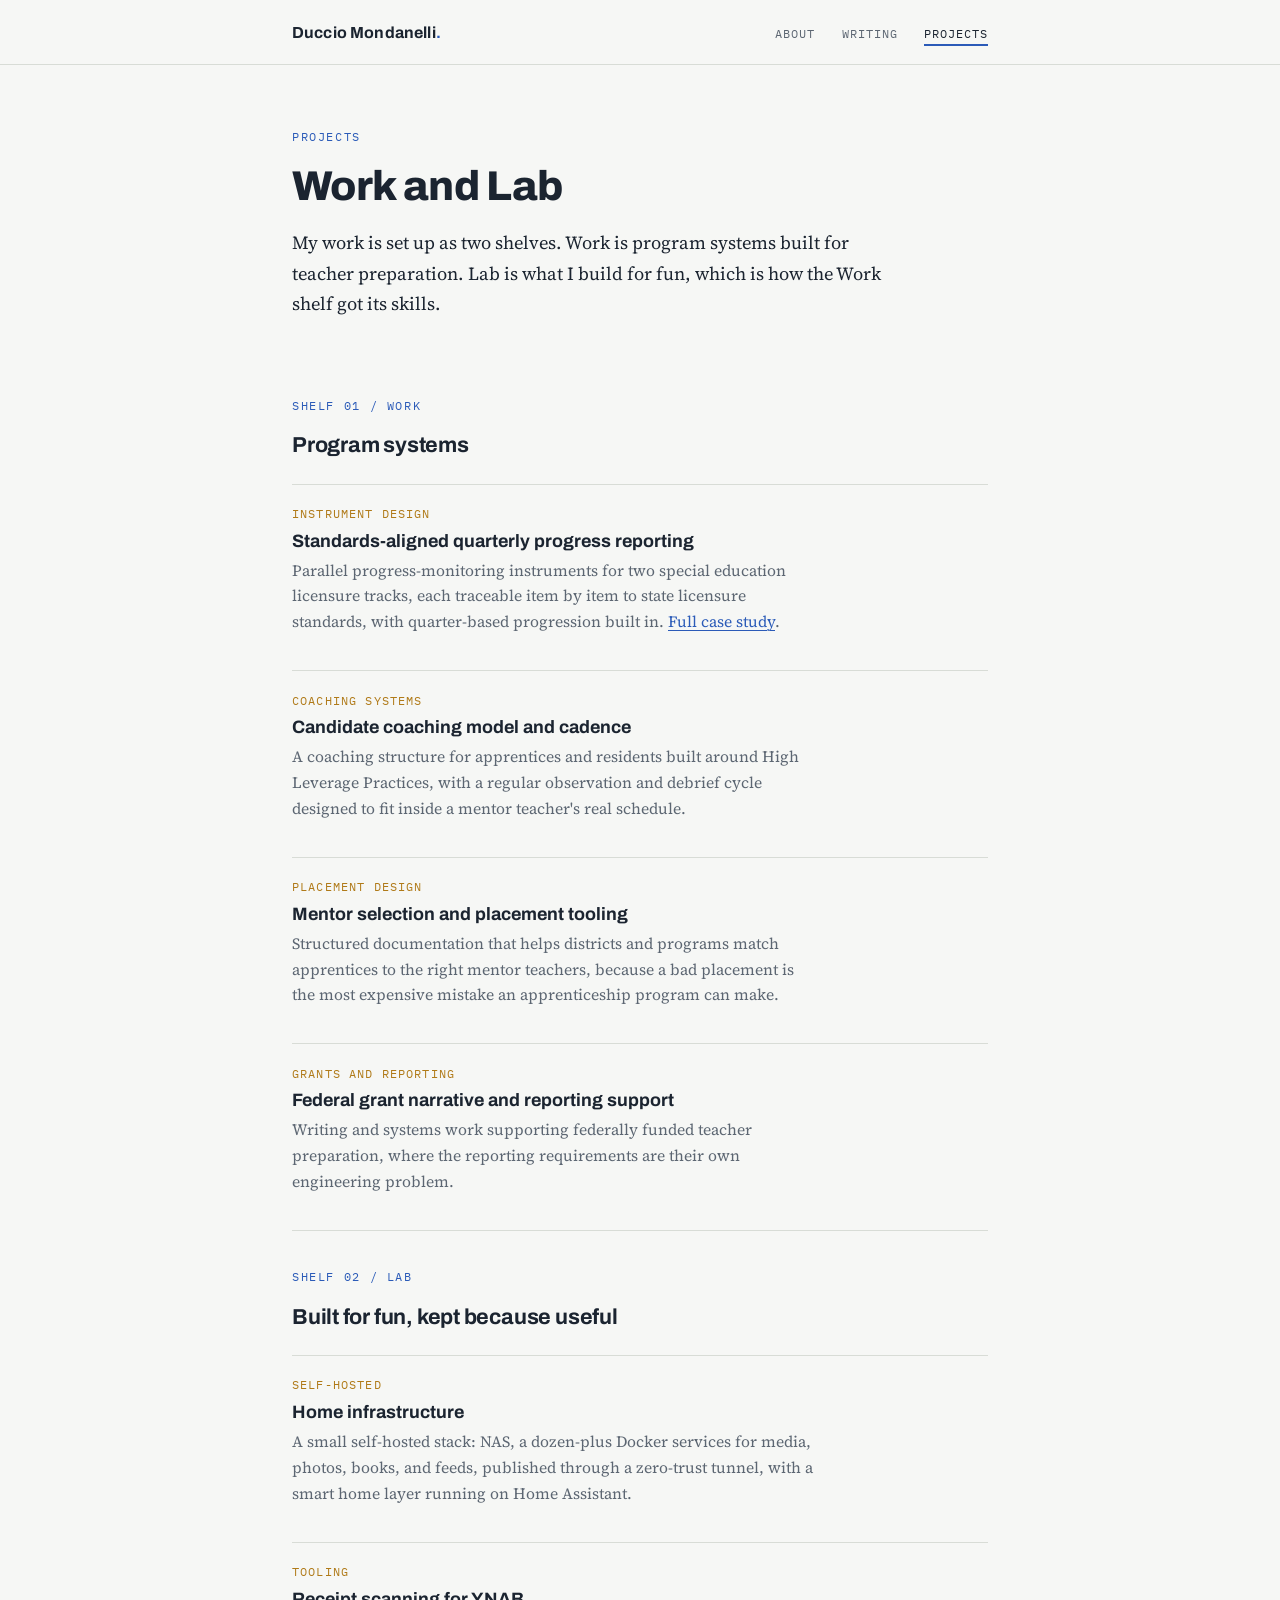
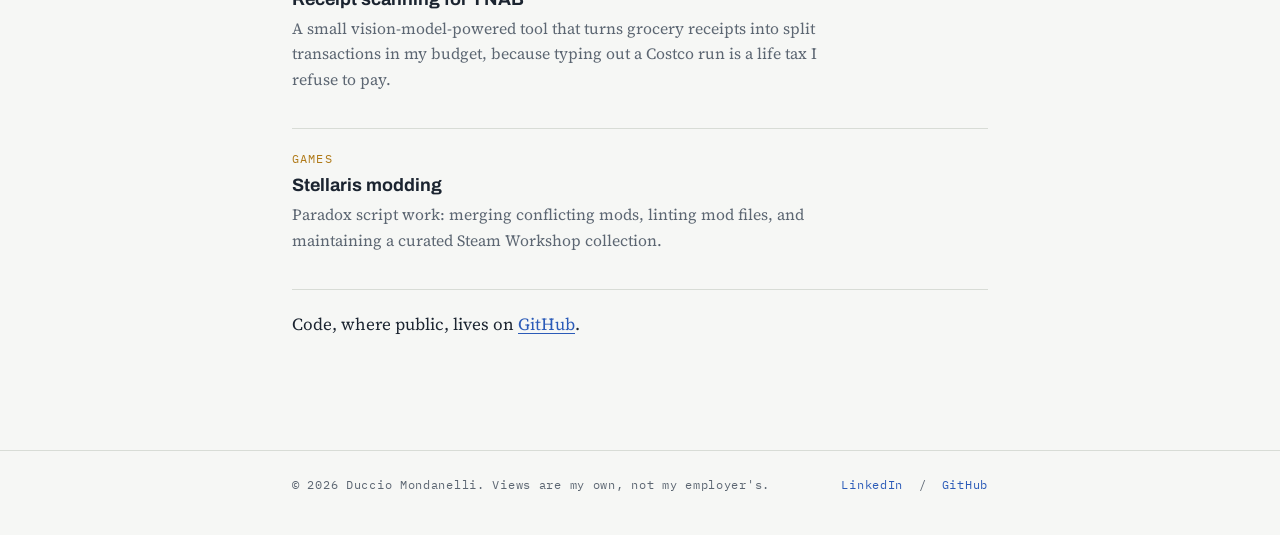
==== projects/index.html @ 6532466b "Revise project descriptions and remove one entry Updated project description for clarity and removed" ====
<!DOCTYPE html>
<html lang="en">
<head>
  <meta charset="UTF-8">
  <meta name="viewport" content="width=device-width, initial-scale=1.0">
  <title>Projects &middot; Duccio Mondanelli</title>
  <meta name="description" content="Program systems built for teacher apprenticeship work, plus lab projects: self-hosted infrastructure, small apps, and tooling experiments.">
  <link rel="preconnect" href="https://fonts.googleapis.com">
  <link rel="preconnect" href="https://fonts.gstatic.com" crossorigin>
  <link href="https://fonts.googleapis.com/css2?family=Archivo:wght@700;800&family=IBM+Plex+Mono:wght@400;500&family=Source+Serif+4:ital,opsz,wght@0,8..60,400;0,8..60,600;1,8..60,400&display=swap" rel="stylesheet">
  <link rel="stylesheet" href="/styles.css">
</head>
<body>

<header class="site">
  <div class="wrap">
    <a class="wordmark" href="/">Duccio Mondanelli<span>.</span></a>
    <nav class="site" aria-label="Site">
      <a href="/">About</a>
      <a href="/writing/">Writing</a>
      <a href="/projects/" aria-current="page">Projects</a>
    </nav>
  </div>
</header>

<main>
  <div class="wrap">

    <section class="hero">
      <span class="label">Projects</span>
      <h1>Work and Lab</h1>
      <p class="lede">
        My work is set up as two shelves. Work is program systems built for teacher preparation. Lab is what I build for fun, which is how the Work shelf got
        its skills.
      </p>
    </section>

    <section class="block">
      <span class="label">Shelf 01 / Work</span>
      <h2>Program systems</h2>
      <ul class="entries">
        <li>
          <span class="entry-meta"><span class="tag">Instrument design</span></span>
          <h3>Standards-aligned quarterly progress reporting</h3>
          <p>
            Parallel progress-monitoring instruments for two special education
            licensure tracks, each traceable item by item to state licensure
            standards, with quarter-based progression built in.
            <a class="inline" href="/writing/quarterly-progress-reports.html">Full case study</a>.
          </p>
        </li>
        <li>
          <span class="entry-meta"><span class="tag">Coaching systems</span></span>
          <h3>Candidate coaching model and cadence</h3>
          <p>
            A coaching structure for apprentices and residents built around High
            Leverage Practices, with a regular observation and debrief cycle designed
            to fit inside a mentor teacher's real schedule.
          </p>
        </li>
        <li>
          <span class="entry-meta"><span class="tag">Placement design</span></span>
          <h3>Mentor selection and placement tooling</h3>
          <p>
            Structured documentation that helps districts and programs match
            apprentices to the right mentor teachers, because a bad placement is the
            most expensive mistake an apprenticeship program can make.
          </p>
        </li>
        <li>
          <span class="entry-meta"><span class="tag">Grants and reporting</span></span>
          <h3>Federal grant narrative and reporting support</h3>
          <p>
            Writing and systems work supporting federally funded teacher preparation,
            where the reporting requirements are their own engineering problem.
          </p>
        </li>
      </ul>
    </section>

    <section class="block">
      <span class="label">Shelf 02 / Lab</span>
      <h2>Built for fun, kept because useful</h2>
      <ul class="entries">
        <li>
          <span class="entry-meta"><span class="tag">Self-hosted</span></span>
          <h3>Home infrastructure</h3>
          <p>
            A small self-hosted stack: NAS, a dozen-plus Docker services for media,
            photos, books, and feeds, published through a zero-trust tunnel, with a
            smart home layer running on Home Assistant.
          </p>
        </li>
        <li>
          <span class="entry-meta"><span class="tag">Tooling</span></span>
          <h3>Receipt scanning for YNAB</h3>
          <p>
            A small vision-model-powered tool that turns grocery receipts into split
            transactions in my budget, because typing out a Costco run is a life tax
            I refuse to pay.
          </p>
        </li>
        <li>
          <span class="entry-meta"><span class="tag">Games</span></span>
          <h3>Stellaris modding</h3>
          <p>
            Paradox script work: merging conflicting mods, linting mod files, and
            maintaining a curated Steam Workshop collection.
          </p>
        </li>
      </ul>
      <p style="margin-top:1.25rem;">
        Code, where public, lives on <a class="inline" href="https://github.com/Dukko">GitHub</a>.
      </p>
    </section>

  </div>
</main>

<footer class="site">
  <div class="wrap">
    <p>&copy; 2026 Duccio Mondanelli. Views are my own, not my employer's.</p>
    <p><a href="https://www.linkedin.com/in/ducciomondanelli/">LinkedIn</a> &nbsp;/&nbsp; <a href="https://github.com/dukkokun">GitHub</a></p>
  </div>
</footer>

</body>
</html>
---- styles.css ----
/* ---------------------------------------------------------
   ducciomondanelli.com
   Tokens: systems-documentation look.
   Paper #F6F7F5 / Ink #1B2430 / Blueprint #2B5BB8
   Marker #B07A18 / Grid #D8DCD6 / Muted #5C6672
   Type: Archivo (display), Source Serif 4 (body),
         IBM Plex Mono (labels, metadata)
--------------------------------------------------------- */

:root {
  --paper: #f6f7f5;
  --ink: #1b2430;
  --blueprint: #2b5bb8;
  --blueprint-dark: #1e4390;
  --marker: #b07a18;
  --grid: #d8dcd6;
  --muted: #5c6672;
  --card: #ffffff;
  --measure: 66ch;
}

* {
  margin: 0;
  padding: 0;
  box-sizing: border-box;
}

html {
  scroll-behavior: smooth;
}

@media (prefers-reduced-motion: reduce) {
  html {
    scroll-behavior: auto;
  }
  * {
    transition: none !important;
    animation: none !important;
  }
}

body {
  background: var(--paper);
  color: var(--ink);
  font-family: "Source Serif 4", Georgia, serif;
  font-size: 1.0625rem;
  line-height: 1.65;
  -webkit-font-smoothing: antialiased;
}

/* ---- Structural label style: the mono eyebrow ---- */
.label {
  font-family: "IBM Plex Mono", ui-monospace, monospace;
  font-size: 0.72rem;
  letter-spacing: 0.14em;
  text-transform: uppercase;
  color: var(--blueprint);
}

.label--muted {
  color: var(--muted);
}

/* ---- Layout ---- */
.wrap {
  max-width: 46rem;
  margin: 0 auto;
  padding: 0 1.25rem;
}

/* ---- Header ---- */
header.site {
  border-bottom: 1px solid var(--grid);
  background: var(--paper);
}

header.site .wrap {
  display: flex;
  align-items: baseline;
  justify-content: space-between;
  gap: 1rem;
  padding-top: 1.1rem;
  padding-bottom: 1.1rem;
  flex-wrap: wrap;
}

.wordmark {
  font-family: "Archivo", system-ui, sans-serif;
  font-weight: 700;
  font-size: 1rem;
  letter-spacing: 0.01em;
  color: var(--ink);
  text-decoration: none;
}

.wordmark span {
  color: var(--blueprint);
}

nav.site a {
  font-family: "IBM Plex Mono", ui-monospace, monospace;
  font-size: 0.78rem;
  letter-spacing: 0.08em;
  text-transform: uppercase;
  color: var(--muted);
  text-decoration: none;
  margin-left: 1.4rem;
  padding-bottom: 0.2rem;
  border-bottom: 2px solid transparent;
  transition: color 120ms ease, border-color 120ms ease;
}

nav.site a:hover {
  color: var(--ink);
}

nav.site a[aria-current="page"] {
  color: var(--ink);
  border-bottom-color: var(--blueprint);
}

/* ---- Focus visibility ---- */
a:focus-visible,
button:focus-visible {
  outline: 2px solid var(--blueprint);
  outline-offset: 3px;
  border-radius: 2px;
}

/* ---- Hero ---- */
.hero {
  padding: 3.5rem 0 2.5rem;
}

.hero h1 {
  font-family: "Archivo", system-ui, sans-serif;
  font-weight: 800;
  font-size: clamp(1.7rem, 4.5vw, 2.6rem);
  line-height: 1.15;
  letter-spacing: -0.015em;
  max-width: 24ch;
  margin: 0.9rem 0 1.1rem;
}

.hero h1 em {
  font-style: normal;
  color: var(--blueprint);
}

.hero p.lede {
  font-size: 1.15rem;
  max-width: var(--measure);
  color: var(--ink);
}

/* ---- Pipeline schematic (signature element) ---- */
.schematic {
  margin: 2.75rem 0 1rem;
  padding: 1.5rem 1.25rem 1.1rem;
  background: var(--card);
  border: 1px solid var(--grid);
  border-radius: 6px;
  overflow-x: auto;
}

.schematic svg {
  display: block;
  width: 100%;
  min-width: 540px;
  height: auto;
}

.schematic figcaption {
  font-family: "IBM Plex Mono", ui-monospace, monospace;
  font-size: 0.72rem;
  letter-spacing: 0.06em;
  color: var(--muted);
  margin-top: 0.9rem;
}

/* ---- Prose sections ---- */
main {
  padding-bottom: 4rem;
}

section.block {
  padding: 2.25rem 0 0;
}

section.block > .label {
  display: block;
  margin-bottom: 0.85rem;
}

section.block h2 {
  font-family: "Archivo", system-ui, sans-serif;
  font-weight: 700;
  font-size: 1.35rem;
  letter-spacing: -0.01em;
  margin-bottom: 0.75rem;
}

section.block p,
article.post p {
  max-width: var(--measure);
  margin-bottom: 1rem;
}

a.inline {
  color: var(--blueprint);
  text-decoration: underline;
  text-decoration-thickness: 1px;
  text-underline-offset: 3px;
}

a.inline:hover {
  color: var(--blueprint-dark);
}

/* ---- Entry list (writing, projects) ---- */
ul.entries {
  list-style: none;
  margin-top: 1.25rem;
}

ul.entries li {
  border-top: 1px solid var(--grid);
  padding: 1.2rem 0;
}

ul.entries li:last-child {
  border-bottom: 1px solid var(--grid);
}

.entry-meta {
  font-family: "IBM Plex Mono", ui-monospace, monospace;
  font-size: 0.72rem;
  letter-spacing: 0.1em;
  text-transform: uppercase;
  color: var(--muted);
  display: block;
  margin-bottom: 0.35rem;
}

.entry-meta .tag {
  color: var(--marker);
}

ul.entries h3 {
  font-family: "Archivo", system-ui, sans-serif;
  font-weight: 700;
  font-size: 1.12rem;
  line-height: 1.35;
  margin-bottom: 0.3rem;
}

ul.entries h3 a {
  color: var(--ink);
  text-decoration: none;
}

ul.entries h3 a:hover {
  color: var(--blueprint);
}

ul.entries p {
  max-width: var(--measure);
  color: var(--muted);
  font-size: 0.98rem;
}

/* ---- Article pages ---- */
article.post {
  padding-top: 3rem;
}

article.post .label {
  display: block;
  margin-bottom: 0.9rem;
}

article.post h1 {
  font-family: "Archivo", system-ui, sans-serif;
  font-weight: 800;
  font-size: clamp(1.55rem, 4vw, 2.2rem);
  line-height: 1.2;
  letter-spacing: -0.015em;
  max-width: 28ch;
  margin-bottom: 0.6rem;
}

article.post .byline {
  font-family: "IBM Plex Mono", ui-monospace, monospace;
  font-size: 0.75rem;
  letter-spacing: 0.08em;
  color: var(--muted);
  margin-bottom: 2.2rem;
}

article.post h2 {
  font-family: "Archivo", system-ui, sans-serif;
  font-weight: 700;
  font-size: 1.25rem;
  margin: 2rem 0 0.7rem;
}

article.post ul,
article.post ol {
  max-width: var(--measure);
  margin: 0 0 1rem 1.3rem;
}

article.post li {
  margin-bottom: 0.4rem;
}

article.post blockquote {
  border-left: 3px solid var(--blueprint);
  padding: 0.2rem 0 0.2rem 1.1rem;
  margin: 1.4rem 0;
  color: var(--muted);
  max-width: var(--measure);
}

.draft-note {
  background: #fdf6e7;
  border: 1px solid #e8d5a8;
  border-radius: 6px;
  padding: 0.9rem 1.1rem;
  font-family: "IBM Plex Mono", ui-monospace, monospace;
  font-size: 0.78rem;
  color: #7a5a12;
  max-width: var(--measure);
  margin-bottom: 2rem;
}

/* ---- Footer ---- */
footer.site {
  border-top: 1px solid var(--grid);
  margin-top: 2rem;
}

footer.site .wrap {
  padding-top: 1.5rem;
  padding-bottom: 2.5rem;
  display: flex;
  justify-content: space-between;
  gap: 1rem;
  flex-wrap: wrap;
}

footer.site p,
footer.site a {
  font-family: "IBM Plex Mono", ui-monospace, monospace;
  font-size: 0.74rem;
  letter-spacing: 0.06em;
  color: var(--muted);
}

footer.site a {
  color: var(--blueprint);
  text-decoration: none;
}

footer.site a:hover {
  text-decoration: underline;
}

@media (max-width: 560px) {
  nav.site a {
    margin-left: 0;
    margin-right: 1.1rem;
  }
  .hero {
    padding-top: 2.25rem;
  }
}
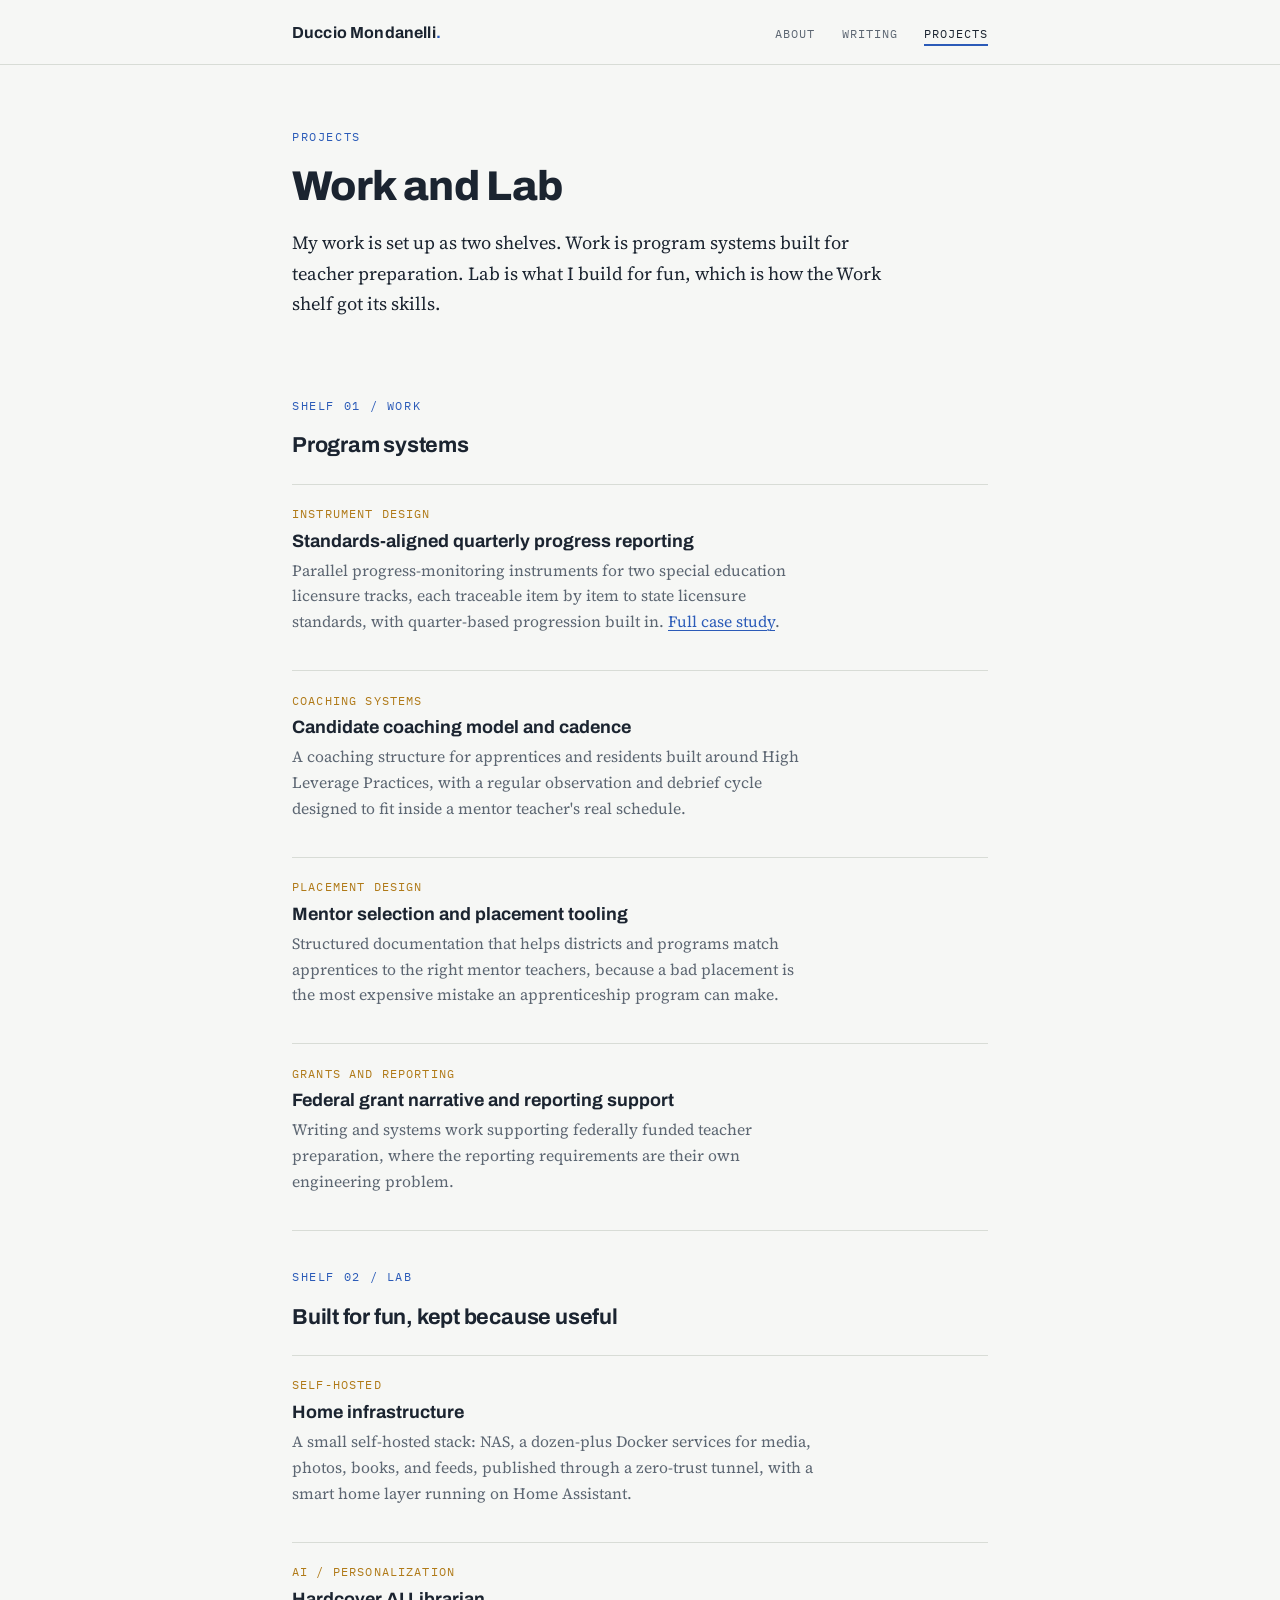
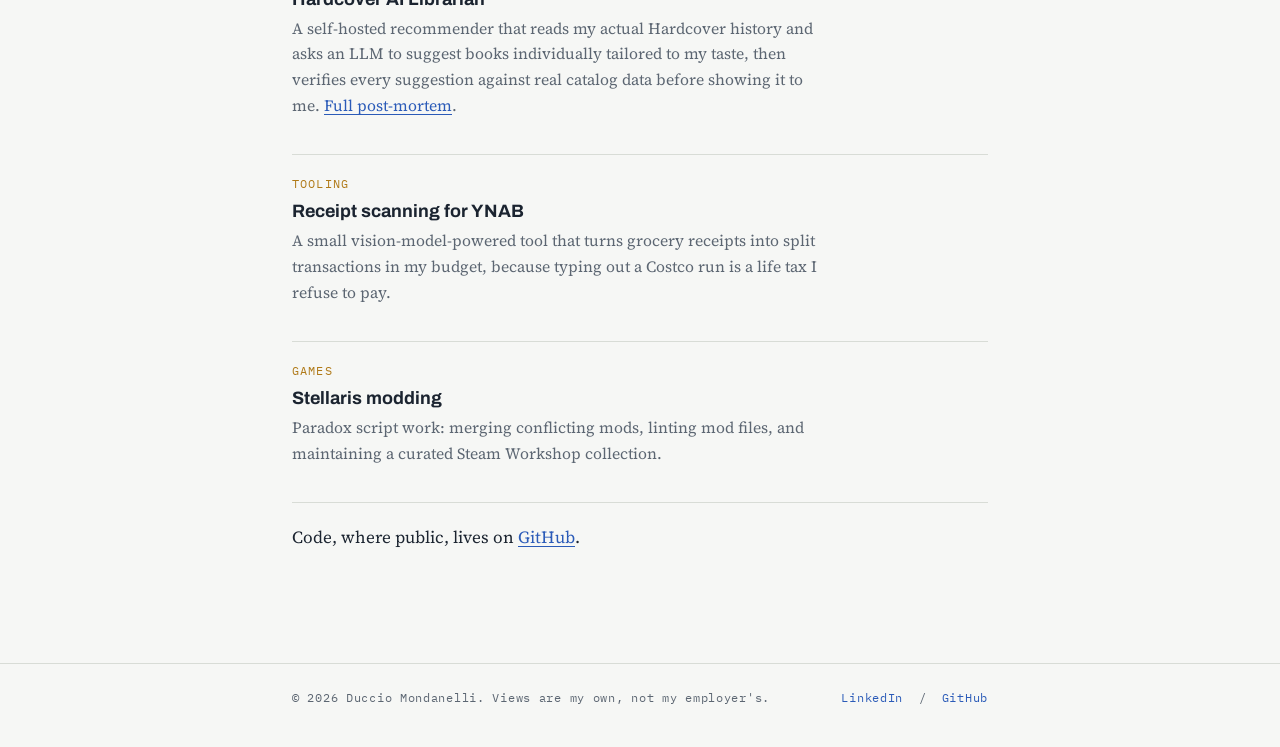
==== commit ace66d77: "Add Hardcover AI Librarian post-mortem and project entry" ====
--- a/projects/index.html
+++ b/projects/index.html
@@ -92,6 +92,16 @@
           </p>
         </li>
         <li>
+          <span class="entry-meta"><span class="tag">AI / personalization</span></span>
+          <h3>Hardcover AI Librarian</h3>
+          <p>
+            A self-hosted recommender that reads my actual Hardcover history and asks
+            an LLM to suggest books individually tailored to my taste, then verifies
+            every suggestion against real catalog data before showing it to me.
+            <a class="inline" href="/writing/hardcover-ai-librarian.html">Full post-mortem</a>.
+          </p>
+        </li>
+        <li>
           <span class="entry-meta"><span class="tag">Tooling</span></span>
           <h3>Receipt scanning for YNAB</h3>
           <p>
@@ -120,7 +130,7 @@
 <footer class="site">
   <div class="wrap">
     <p>&copy; 2026 Duccio Mondanelli. Views are my own, not my employer's.</p>
-    <p><a href="https://www.linkedin.com/in/ducciomondanelli/">LinkedIn</a> &nbsp;/&nbsp; <a href="https://github.com/dukkokun">GitHub</a></p>
+    <p><a href="https://www.linkedin.com/in/ducciomondanelli/">LinkedIn</a> &nbsp;/&nbsp; <a href="https://github.com/Dukko">GitHub</a></p>
   </div>
 </footer>
 
--- a/styles.css
+++ b/styles.css
@@ -322,6 +322,30 @@
   max-width: var(--measure);
 }
 
+article.post .callout {
+  background: var(--card);
+  border: 1px solid var(--grid);
+  border-left: 3px solid var(--blueprint);
+  border-radius: 4px;
+  padding: 0.9rem 1.1rem;
+  margin: 1.4rem 0;
+  max-width: var(--measure);
+}
+
+article.post .callout-label {
+  font-family: "IBM Plex Mono", ui-monospace, monospace;
+  font-size: 0.72rem;
+  font-weight: 500;
+  letter-spacing: 0.08em;
+  text-transform: uppercase;
+  color: var(--blueprint);
+  margin-bottom: 0.35rem;
+}
+
+article.post .callout p {
+  margin: 0;
+}
+
 .draft-note {
   background: #fdf6e7;
   border: 1px solid #e8d5a8;
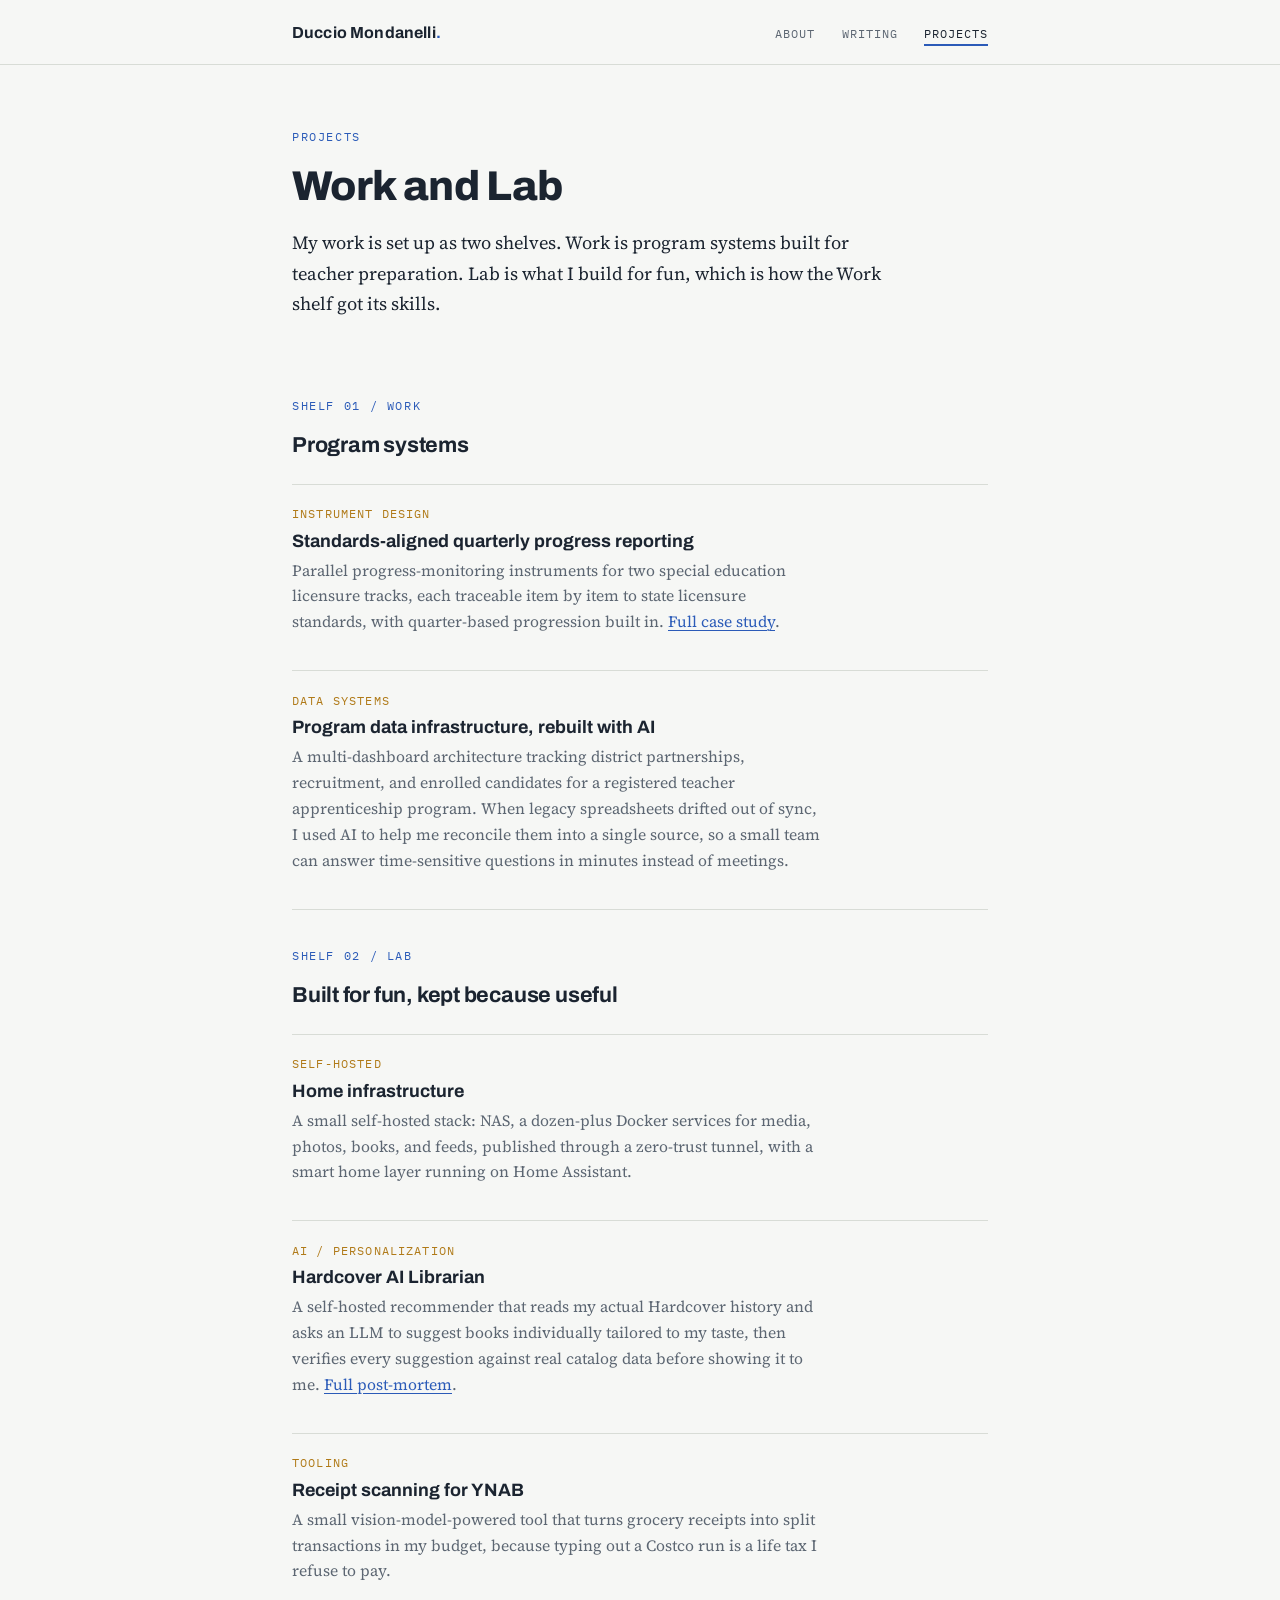
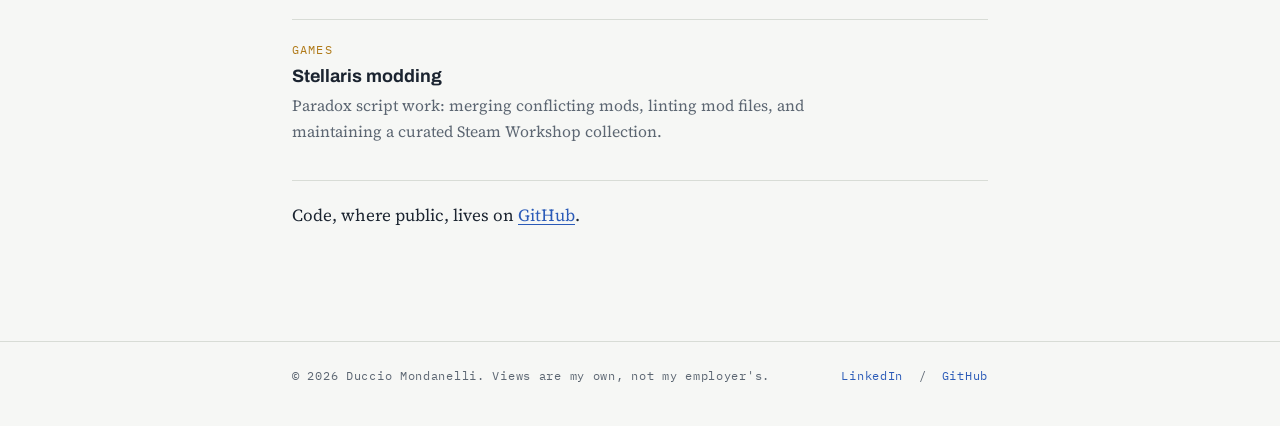
==== commit ca995355: "cleaned up projects page and added new projects to the list" ====
--- a/projects/index.html
+++ b/projects/index.html
@@ -50,29 +50,14 @@
           </p>
         </li>
         <li>
-          <span class="entry-meta"><span class="tag">Coaching systems</span></span>
-          <h3>Candidate coaching model and cadence</h3>
+          <span class="entry-meta"><span class="tag">Data systems</span></span>
+          <h3>Program data infrastructure, rebuilt with AI</h3>
           <p>
-            A coaching structure for apprentices and residents built around High
-            Leverage Practices, with a regular observation and debrief cycle designed
-            to fit inside a mentor teacher's real schedule.
-          </p>
-        </li>
-        <li>
-          <span class="entry-meta"><span class="tag">Placement design</span></span>
-          <h3>Mentor selection and placement tooling</h3>
-          <p>
-            Structured documentation that helps districts and programs match
-            apprentices to the right mentor teachers, because a bad placement is the
-            most expensive mistake an apprenticeship program can make.
-          </p>
-        </li>
-        <li>
-          <span class="entry-meta"><span class="tag">Grants and reporting</span></span>
-          <h3>Federal grant narrative and reporting support</h3>
-          <p>
-            Writing and systems work supporting federally funded teacher preparation,
-            where the reporting requirements are their own engineering problem.
+            A multi-dashboard architecture tracking district partnerships,
+            recruitment, and enrolled candidates for a registered teacher
+            apprenticeship program. When legacy spreadsheets drifted out of sync,
+            I used AI to help me reconcile them into a single source, so a small
+            team can answer time-sensitive questions in minutes instead of meetings.
           </p>
         </li>
       </ul>
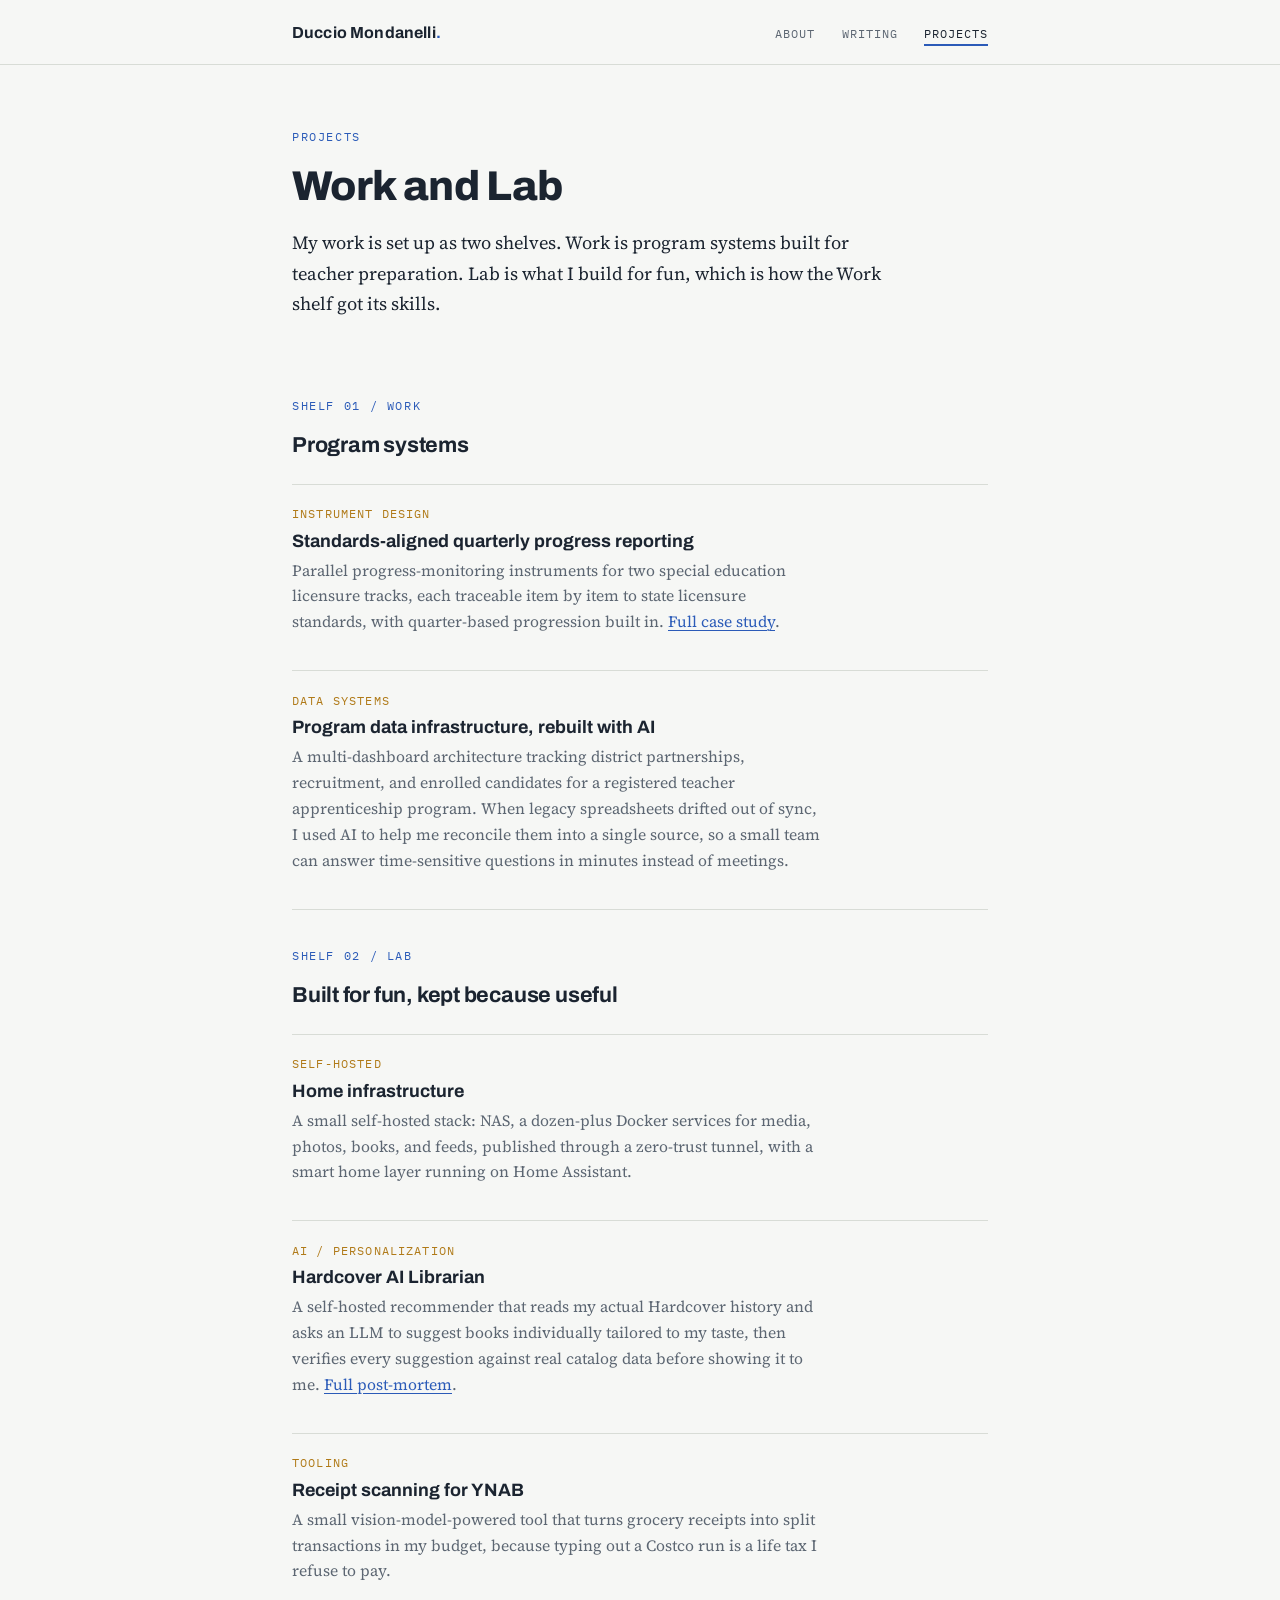
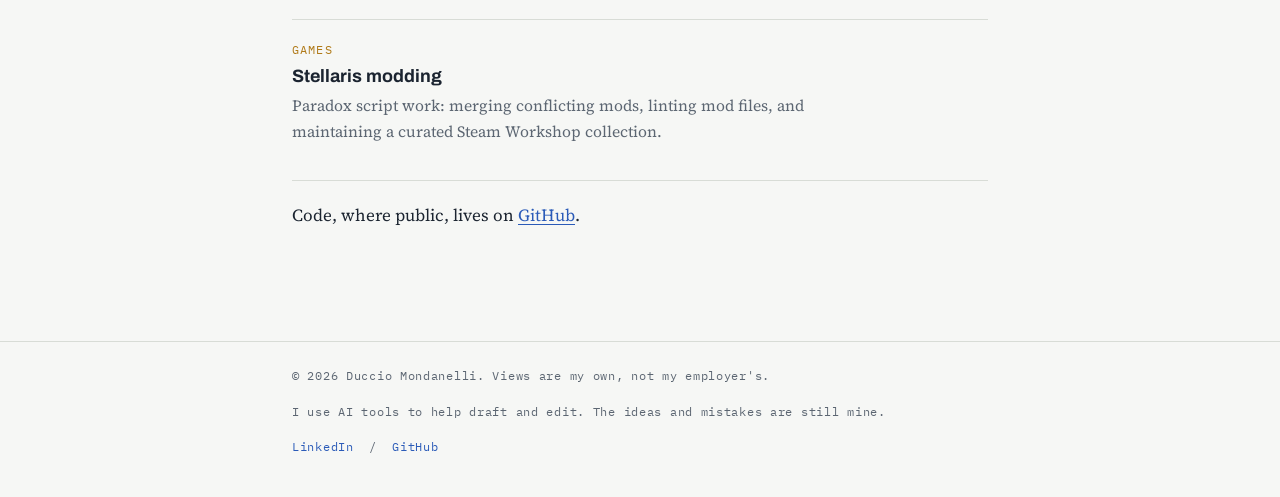
==== commit 0f099752: "added AI disclaimer to all footers" ====
--- a/projects/index.html
+++ b/projects/index.html
@@ -115,6 +115,7 @@
 <footer class="site">
   <div class="wrap">
     <p>&copy; 2026 Duccio Mondanelli. Views are my own, not my employer's.</p>
+    <p>I use AI tools to help draft and edit. The ideas and mistakes are still mine.</p>
     <p><a href="https://www.linkedin.com/in/ducciomondanelli/">LinkedIn</a> &nbsp;/&nbsp; <a href="https://github.com/Dukko">GitHub</a></p>
   </div>
 </footer>
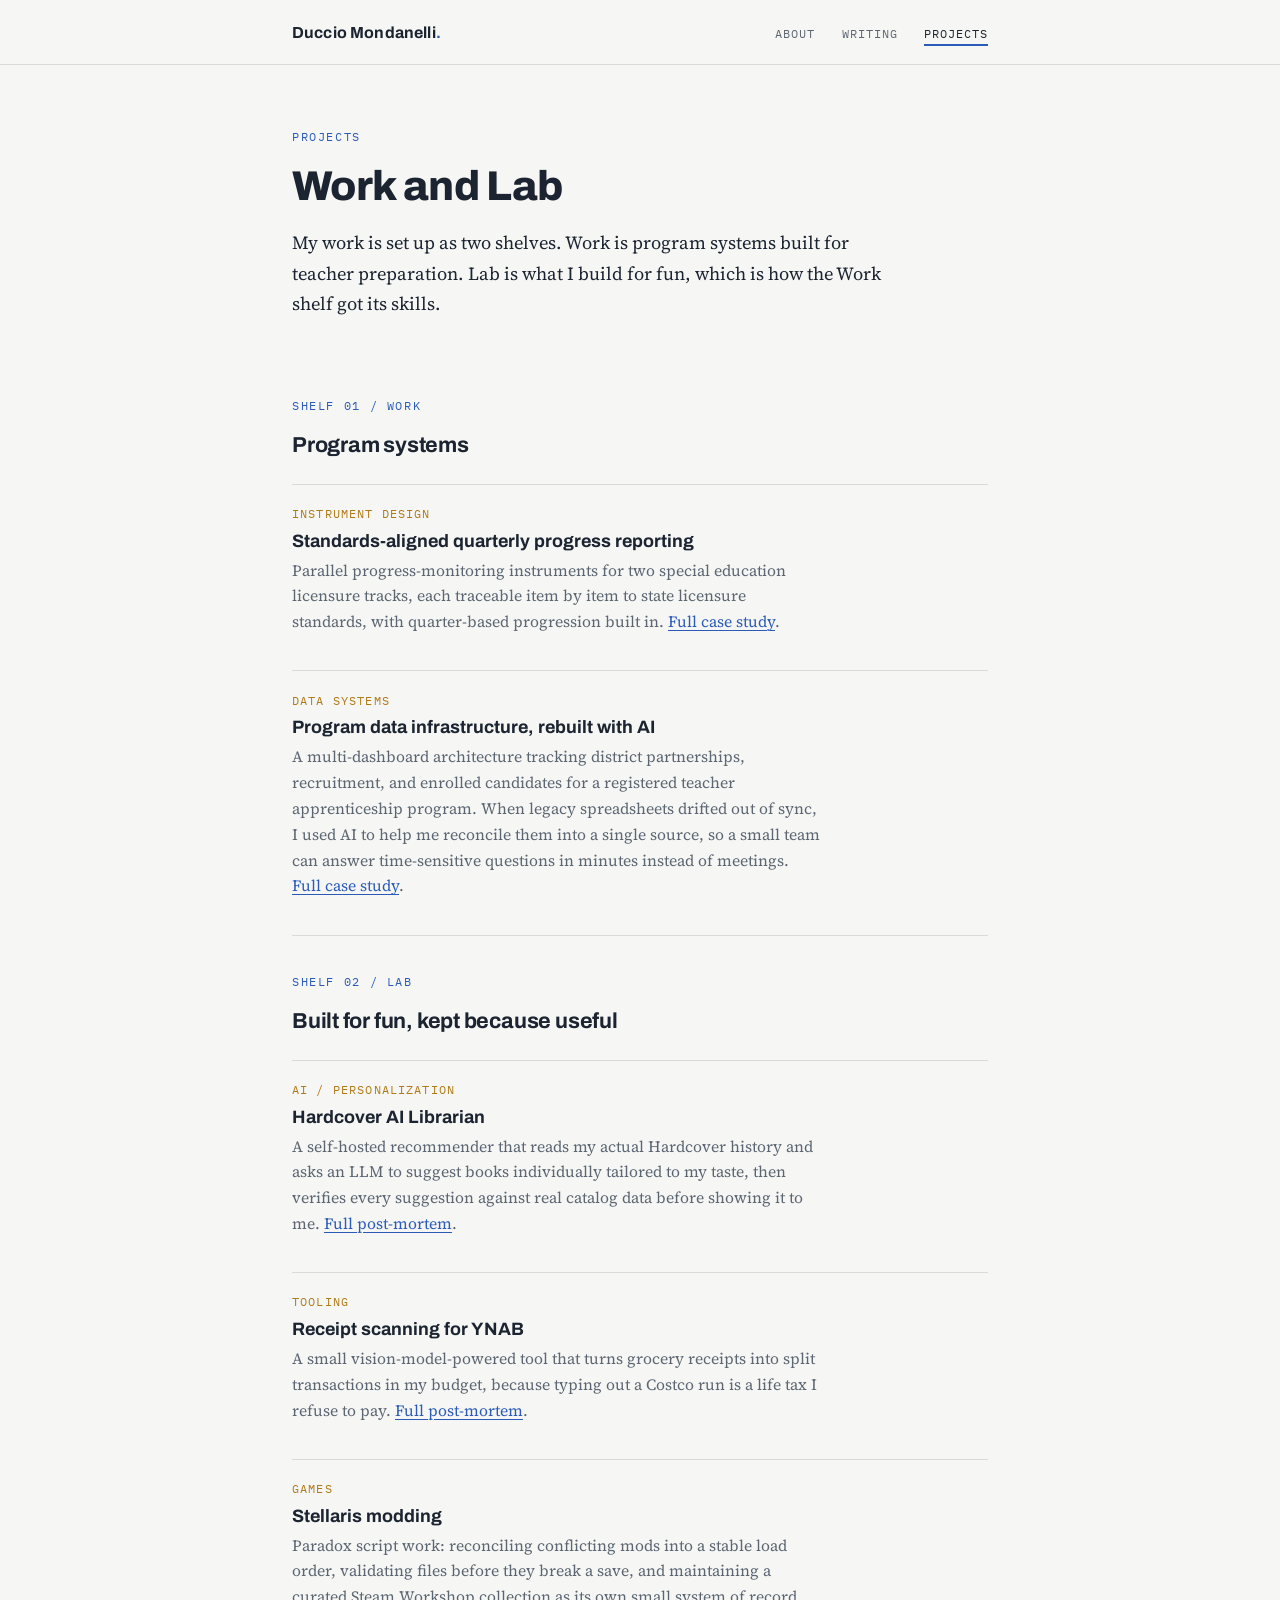
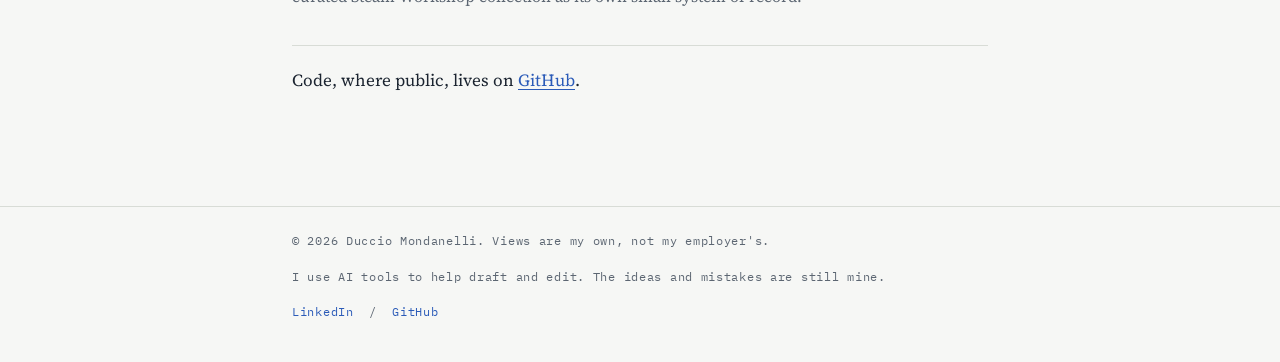
==== commit 603d498c: "Add data infrastructure and receipt scanner write-ups Turns the dashboard-restructure draft into a f" ====
--- a/projects/index.html
+++ b/projects/index.html
@@ -58,6 +58,7 @@
             apprenticeship program. When legacy spreadsheets drifted out of sync,
             I used AI to help me reconcile them into a single source, so a small
             team can answer time-sensitive questions in minutes instead of meetings.
+            <a class="inline" href="/writing/dashboard-restructure.html">Full case study</a>.
           </p>
         </li>
       </ul>
@@ -67,15 +68,6 @@
       <span class="label">Shelf 02 / Lab</span>
       <h2>Built for fun, kept because useful</h2>
       <ul class="entries">
-        <li>
-          <span class="entry-meta"><span class="tag">Self-hosted</span></span>
-          <h3>Home infrastructure</h3>
-          <p>
-            A small self-hosted stack: NAS, a dozen-plus Docker services for media,
-            photos, books, and feeds, published through a zero-trust tunnel, with a
-            smart home layer running on Home Assistant.
-          </p>
-        </li>
         <li>
           <span class="entry-meta"><span class="tag">AI / personalization</span></span>
           <h3>Hardcover AI Librarian</h3>
@@ -93,14 +85,16 @@
             A small vision-model-powered tool that turns grocery receipts into split
             transactions in my budget, because typing out a Costco run is a life tax
             I refuse to pay.
+            <a class="inline" href="/writing/ynab-receipt-scanner.html">Full post-mortem</a>.
           </p>
         </li>
         <li>
           <span class="entry-meta"><span class="tag">Games</span></span>
           <h3>Stellaris modding</h3>
           <p>
-            Paradox script work: merging conflicting mods, linting mod files, and
-            maintaining a curated Steam Workshop collection.
+            Paradox script work: reconciling conflicting mods into a stable load order, 
+            validating files before they break a save, and maintaining a curated 
+            Steam Workshop collection as its own small system of record.
           </p>
         </li>
       </ul>
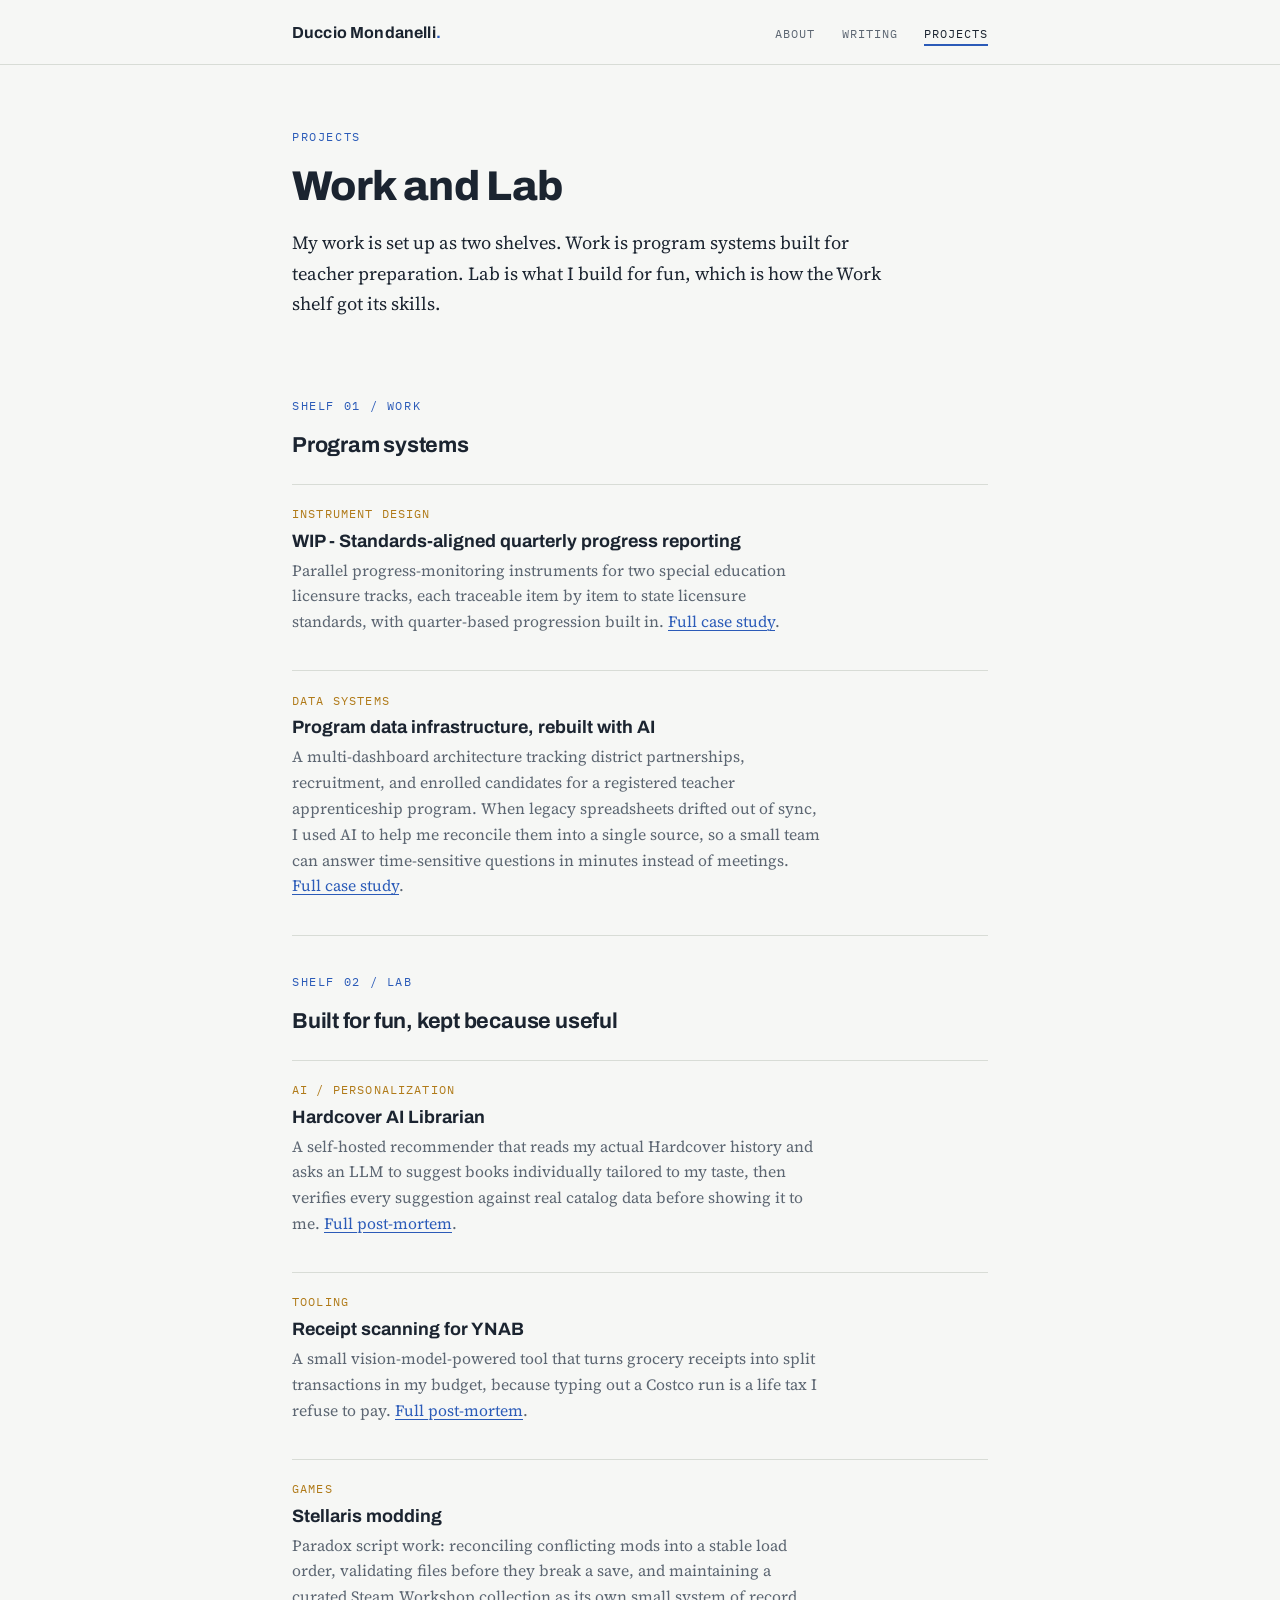
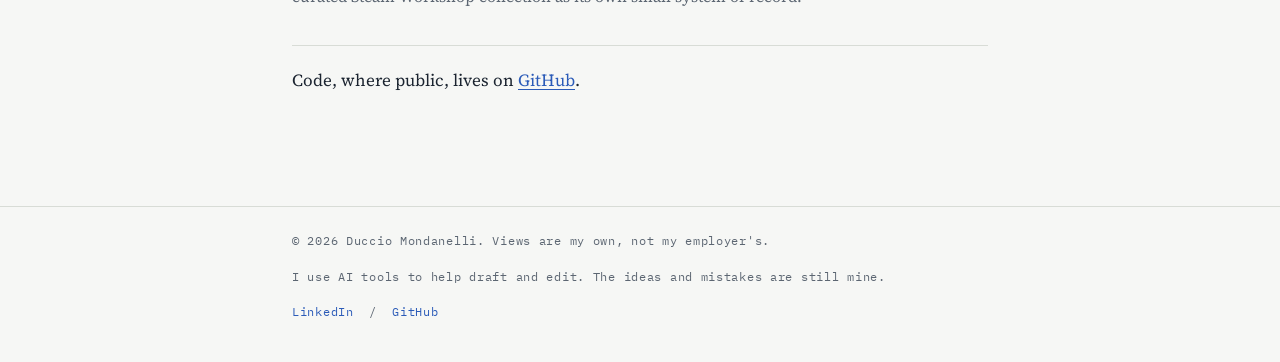
==== commit 2ab369f2: "fixed some incorrect language" ====
--- a/projects/index.html
+++ b/projects/index.html
@@ -41,7 +41,7 @@
       <ul class="entries">
         <li>
           <span class="entry-meta"><span class="tag">Instrument design</span></span>
-          <h3>Standards-aligned quarterly progress reporting</h3>
+          <h3>WIP - Standards-aligned quarterly progress reporting</h3>
           <p>
             Parallel progress-monitoring instruments for two special education
             licensure tracks, each traceable item by item to state licensure
--- a/styles.css
+++ b/styles.css
@@ -346,6 +346,27 @@
   margin: 0;
 }
 
+article.post figure {
+  margin: 1.6rem 0;
+  max-width: var(--measure);
+}
+
+article.post figure img {
+  display: block;
+  width: 100%;
+  height: auto;
+  border: 1px solid var(--grid);
+  border-radius: 6px;
+}
+
+article.post figcaption {
+  font-family: "IBM Plex Mono", ui-monospace, monospace;
+  font-size: 0.72rem;
+  letter-spacing: 0.04em;
+  color: var(--muted);
+  margin-top: 0.6rem;
+}
+
 .draft-note {
   background: #fdf6e7;
   border: 1px solid #e8d5a8;
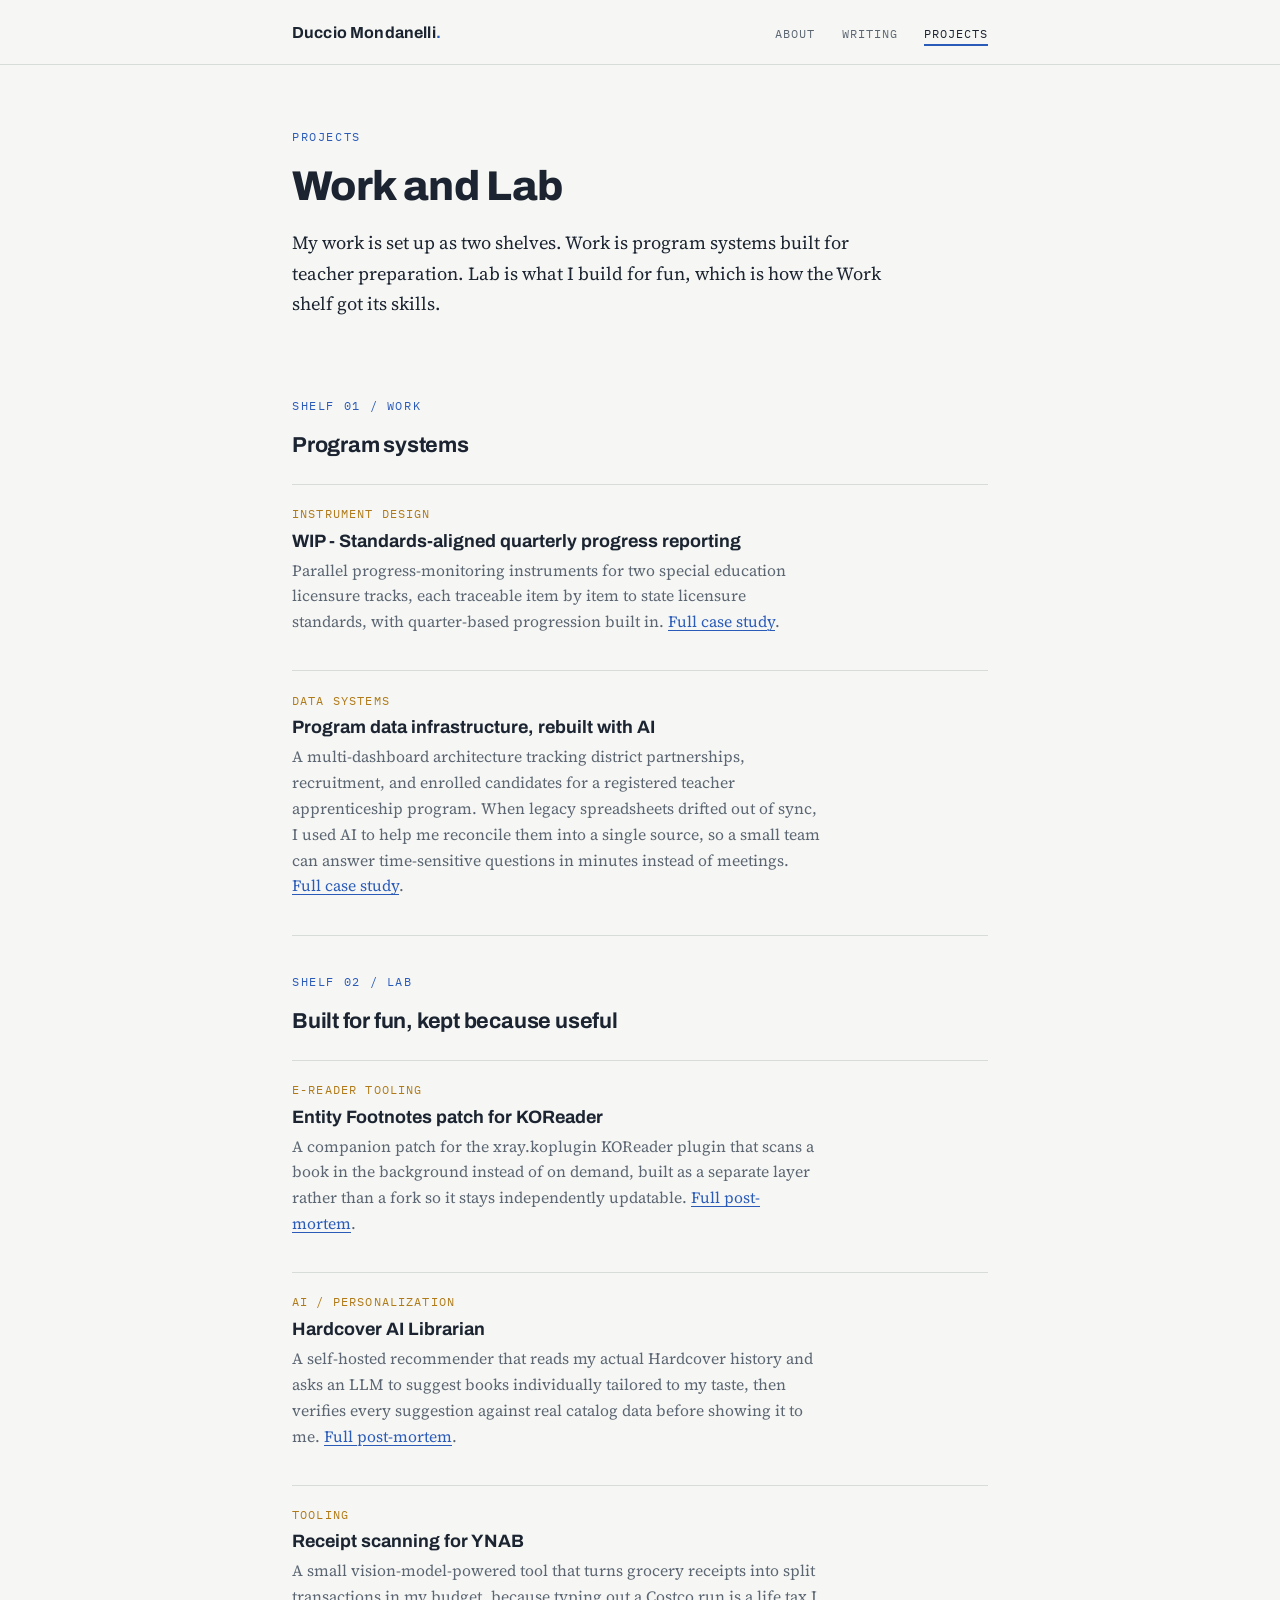
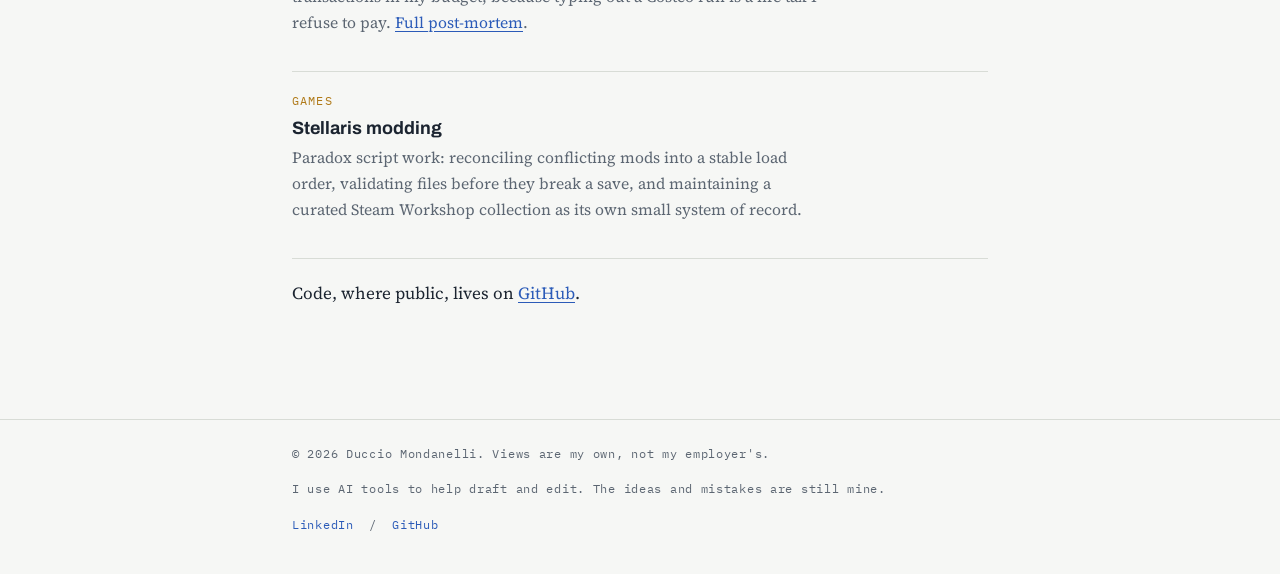
==== commit c44b859d: "Add the KOReader Entity Footnotes patch to Projects/Lab Links to the new post-mortem in /writing/.  " ====
--- a/projects/index.html
+++ b/projects/index.html
@@ -69,6 +69,16 @@
       <h2>Built for fun, kept because useful</h2>
       <ul class="entries">
         <li>
+          <span class="entry-meta"><span class="tag">E-reader tooling</span></span>
+          <h3>Entity Footnotes patch for KOReader</h3>
+          <p>
+            A companion patch for the xray.koplugin KOReader plugin that scans a book
+            in the background instead of on demand, built as a separate layer rather
+            than a fork so it stays independently updatable.
+            <a class="inline" href="/writing/xray-patch.html">Full post-mortem</a>.
+          </p>
+        </li>
+        <li>
           <span class="entry-meta"><span class="tag">AI / personalization</span></span>
           <h3>Hardcover AI Librarian</h3>
           <p>
